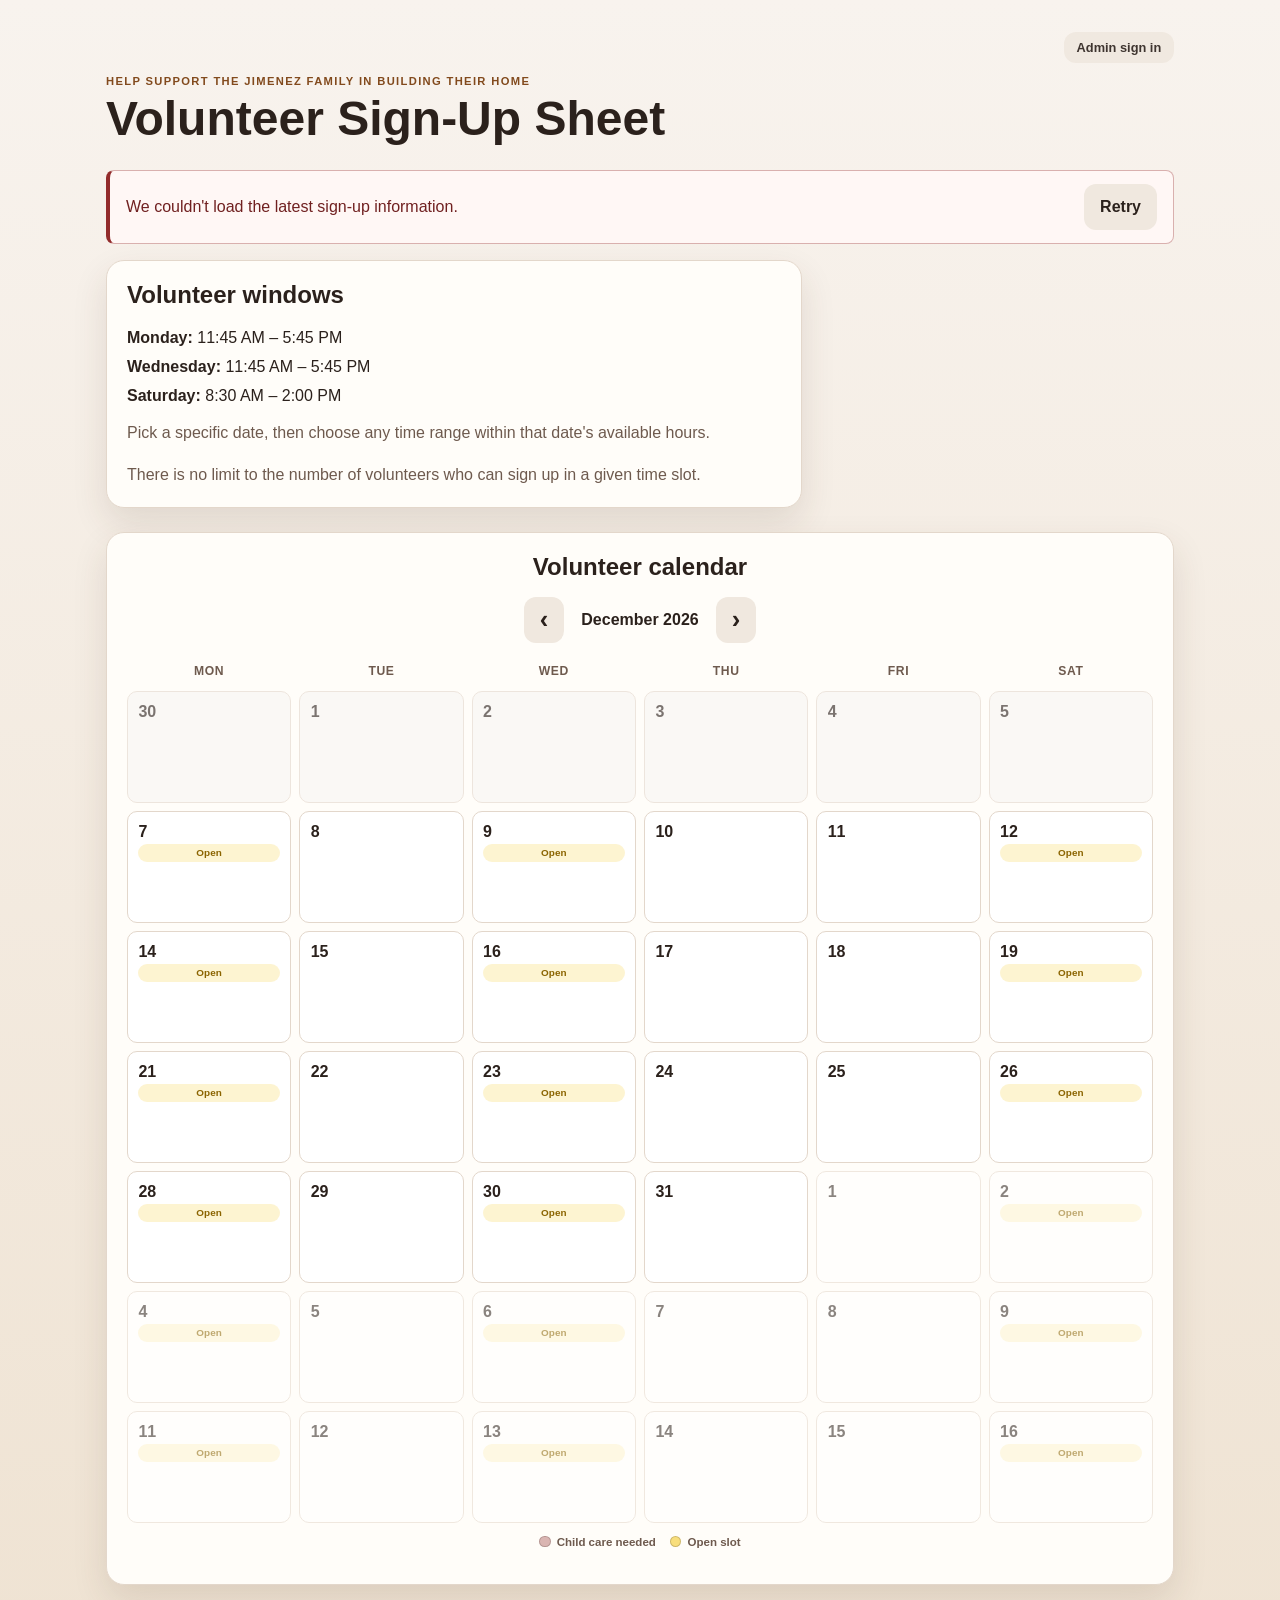
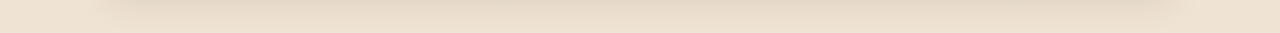
==== index.html @ 9c6bec3d "adds favicon for webpages" ====
<!doctype html>
<html lang="en">
  <head>
    <meta charset="UTF-8" />
    <meta name="viewport" content="width=device-width, initial-scale=1.0" />
    <title>House Help Volunteer Sign-Up</title>
    <link rel="icon" type="image/svg+xml" href="favicon.svg" />
    <link rel="stylesheet" href="styles.css" />
  </head>
  <body>
    <div
      id="app-toast"
      class="app-toast"
      role="status"
      aria-live="polite"
      aria-atomic="true"
      hidden
    >
      <span id="app-toast-message"></span>
      <button
        id="dismiss-toast"
        class="toast-dismiss"
        type="button"
        aria-label="Dismiss notification"
      >
        &times;
      </button>
    </div>
    <div class="page-shell">
      <header class="topbar">
        <div class="top-actions">
          <button
            id="show-admin"
            class="secondary admin-trigger"
            type="button"
            aria-label="Admin sign in"
          >
            Admin sign in
          </button>
          <button id="logout-admin" class="secondary hidden" type="button">
            Log out
          </button>
        </div>

        <div>
          <p class="eyebrow">
            Help support the Jimenez family in building their home
          </p>
          <h1>Volunteer Sign-Up Sheet</h1>
        </div>
      </header>

      <div id="server-load-error" class="load-error" role="alert" hidden>
        <p>We couldn't load the latest sign-up information.</p>
        <button id="retry-server-load" class="secondary" type="button">
          Retry
        </button>
      </div>

      <section
        id="admin-panel"
        class="panel admin-panel hidden"
        aria-live="polite"
      >
        <div id="admin-login-box">
          <h2>Admin access</h2>
          <div class="field-row compact">
            <label>
              Password
              <input
                id="admin-password"
                type="password"
                placeholder="Enter admin password"
              />
            </label>
          </div>
          <button id="admin-login" type="button">Unlock admin view</button>
        </div>
      </section>

      <div id="calendar-page">
        <main class="layout">
          <aside class="panel schedule-panel">
            <h2>Volunteer windows</h2>
            <ul class="schedule-list">
              <li><strong>Monday:</strong> 11:45 AM – 5:45 PM</li>
              <li><strong>Wednesday:</strong> 11:45 AM – 5:45 PM</li>
              <li><strong>Saturday:</strong> 8:30 AM – 2:00 PM</li>
            </ul>
            <p class="helper-text">
              Pick a specific date, then choose any time range within that
              date's available hours.
            </p>
            <br />
            <p class="helper-text">
              There is no limit to the number of volunteers who can sign up in a
              given time slot.
            </p>
          </aside>
        </main>

        <section class="panel calendar-panel">
          <div class="entries-header calendar-header">
            <h2>Volunteer calendar</h2>
            <div class="calendar-nav" aria-label="Choose month">
              <button
                id="previous-month"
                class="secondary icon-button"
                type="button"
                aria-label="Previous month"
              >
                &lsaquo;
              </button>
              <strong id="month-label" class="month-label"></strong>
              <button
                id="next-month"
                class="secondary icon-button"
                type="button"
                aria-label="Next month"
              >
                &rsaquo;
              </button>
            </div>
          </div>

          <div class="calendar-weekdays" aria-hidden="true">
            <span>Mon</span>
            <span>Tue</span>
            <span>Wed</span>
            <span>Thu</span>
            <span>Fri</span>
            <span>Sat</span>
          </div>
          <div
            id="calendar-grid"
            class="calendar-grid"
            aria-live="polite"
          ></div>
          <div class="calendar-legend" aria-label="Calendar legend">
            <span class="legend-item">
              <span class="legend-swatch childcare"></span>
              Child care needed
            </span>
            <span class="legend-item">
              <span class="legend-swatch open"></span>
              Open slot
            </span>
          </div>
          <dialog id="day-details-dialog" aria-label="Day details">
            <form method="dialog" class="day-details-close">
              <button
                type="submit"
                class="secondary icon-button"
                aria-label="Close day details"
                title="Close day details"
                autofocus
              >
                &times;
              </button>
            </form>
            <div id="date-detail" class="date-detail"></div>
          </dialog>
        </section>
      </div>

      <section
        id="admin-content"
        class="panel admin-panel hidden"
        aria-live="polite"
      >
        <div class="entries-header">
          <h2>Volunteer details</h2>
        </div>
        <div id="admin-entries" class="admin-table-wrap"></div>
      </section>

      <section
        id="signup-page"
        class="panel signup-page hidden"
        aria-live="polite"
      >
        <div class="signup-header">
          <button id="back-to-calendar" class="secondary" type="button">
            ← Back
          </button>
          <h2>Sign up to help</h2>
        </div>

        <form id="signup-form">
          <div class="field-row">
            <label>
              Name
              <input
                id="name"
                name="name"
                type="text"
                placeholder="Your name"
                required
              />
            </label>
          </div>

          <div class="field-row">
            <label>
              Help type
              <select id="signup-type" name="signup-type">
                <option value="general">Housebuilding help</option>
                <option value="childcare">Child care support</option>
              </select>
            </label>
          </div>

          <div class="field-row two-up">
            <label>
              Volunteer date
              <input id="date" name="date" type="text" required readonly />
            </label>

            <label>
              Phone or email
              <input
                id="contact"
                name="contact"
                type="text"
                placeholder="Phone or email"
                required
              />
            </label>
          </div>

          <div class="field-row two-up">
            <label>
              Start time
              <select id="start-time" name="start-time" required></select>
            </label>

            <label>
              End time
              <select id="end-time" name="end-time" required></select>
            </label>
          </div>

          <div class="field-row">
            <label>
              Notes
              <textarea id="notes" name="notes" rows="3"></textarea>
            </label>
          </div>

          <button type="submit">Add volunteer slot</button>
        </form>
      </section>
    </div>

    <script src="script.js"></script>
  </body>
</html>
---- styles.css ----
:root {
  --bg: #f7f0e7;
  --panel: #fffdf9;
  --panel-strong: #f0e8df;
  --ink: #2b211c;
  --muted: #6e5a4e;
  --accent: #b8662d;
  --accent-dark: #824a1d;
  --line: #e3d7cb;
  --shadow: 0 15px 35px rgba(73, 48, 34, 0.12);
  --success: #2d6a4f;
  --success-soft: rgba(45, 106, 79, 0.08);
}

* {
  box-sizing: border-box;
}

html,
body {
  margin: 0;
  width: 100%;
  max-width: 100%;
  overflow-x: hidden;
  font-family: "Segoe UI", Tahoma, Geneva, Verdana, sans-serif;
  background: linear-gradient(180deg, #f8f3ee 0%, #efe3d3 100%);
  color: var(--ink);
}

button,
input,
select,
textarea {
  font: inherit;
  max-width: 100%;
}

.hidden {
  display: none !important;
}

.app-toast {
  position: fixed;
  z-index: 1000;
  top: max(1rem, env(safe-area-inset-top));
  left: 50%;
  display: flex;
  align-items: center;
  justify-content: space-between;
  gap: 1rem;
  width: min(34rem, calc(100% - 2rem));
  padding: 0.85rem 0.9rem;
  transform: translateX(-50%);
  border: 1px solid var(--line);
  border-left: 4px solid var(--success);
  border-radius: 8px;
  background: var(--panel);
  box-shadow: var(--shadow);
  color: var(--ink);
  font-weight: 600;
}

.app-toast[hidden] {
  display: none;
}

.load-error {
  display: flex;
  align-items: center;
  justify-content: space-between;
  gap: 1rem;
  margin-bottom: 1rem;
  padding: 0.8rem 1rem;
  border: 1px solid rgba(146, 43, 43, 0.35);
  border-left: 4px solid #922b2b;
  border-radius: 8px;
  background: #fff7f5;
}

.load-error[hidden] {
  display: none;
}

.load-error p {
  margin: 0;
  color: #702020;
}

.app-toast.error {
  border-left-color: #922b2b;
}

.toast-dismiss {
  flex: 0 0 2rem;
  width: 2rem;
  min-height: 2rem;
  padding: 0;
  background: transparent;
  color: var(--muted);
}

.page-shell {
  width: 100%;
  max-width: 1100px;
  margin: 0 auto;
  padding: 1rem 0.75rem 2.5rem;
  min-width: 0;
}

.topbar {
  display: flex;
  flex-direction: column;
  justify-content: flex-start;
  align-items: stretch;
  gap: 0.75rem;
  margin-bottom: 1rem;
}

.top-actions {
  display: flex;
  gap: 0.5rem;
  flex-wrap: wrap;
  justify-content: flex-end;
  align-self: flex-end;
}

.admin-trigger {
  padding: 0.5rem 0.8rem;
  min-height: 0;
  font-size: 0.8rem;
  opacity: 0.9;
}

.eyebrow {
  margin: 0 0 0.25rem;
  color: var(--accent-dark);
  text-transform: uppercase;
  letter-spacing: 0.12em;
  font-weight: 700;
  font-size: 0.7rem;
}

h1,
h2,
p {
  margin-top: 0;
}

h1 {
  font-size: clamp(2rem, 5vw, 3rem);
  margin-bottom: 0;
}

.layout {
  display: grid;
  grid-template-columns: 1fr;
  gap: 1rem;
}

.panel {
  width: 100%;
  max-width: 100%;
  min-width: 0;
  background: rgba(255, 255, 255, 0.65);
  border: 1px solid var(--line);
  border-radius: 18px;
  box-shadow: var(--shadow);
  padding: 1.25rem;
  backdrop-filter: blur(2px);
}

.schedule-panel,
.calendar-panel,
.admin-panel,
.signup-page {
  background: var(--panel);
}

.signup-page {
  padding: 1.25rem;
  transition: opacity 0.2s ease;
}

.signup-header {
  display: flex;
  align-items: center;
  gap: 0.75rem;
  margin-bottom: 1rem;
}

.signup-header h2 {
  margin: 0;
}

.field-row {
  margin-bottom: 1rem;
}

.compact {
  margin-bottom: 0.8rem;
}

.two-up {
  display: grid;
  grid-template-columns: 1fr;
  gap: 0.85rem;
}

label {
  display: block;
  font-size: 0.95rem;
  font-weight: 600;
  color: var(--muted);
}

input,
select,
textarea {
  width: 100%;
  margin-top: 0.45rem;
  border: 1px solid var(--line);
  border-radius: 12px;
  background: #fff;
  color: var(--ink);
  padding: 0.8rem 0.9rem;
  transition:
    border-color 0.2s ease,
    box-shadow 0.2s ease;
}

input:focus,
select:focus,
textarea:focus {
  border-color: var(--accent);
  box-shadow: 0 0 0 4px rgba(184, 102, 45, 0.1);
  outline: none;
}

textarea {
  resize: vertical;
}

button {
  border: none;
  border-radius: 12px;
  padding: 0.85rem 1rem;
  font-weight: 700;
  cursor: pointer;
  transition:
    transform 0.15s ease,
    filter 0.15s ease;
  min-height: 46px;
}

button:hover {
  transform: translateY(-1px);
  filter: brightness(1.02);
}

button[type="submit"] {
  background: var(--accent);
  color: #fff;
  width: 100%;
}

.secondary {
  background: var(--panel-strong);
  color: var(--ink);
}

.schedule-list {
  list-style: none;
  margin: 0 0 1rem;
  padding: 0;
  display: grid;
  gap: 0.7rem;
  color: var(--ink);
}

.helper-text,
.detail-text {
  margin: 0;
  color: var(--muted);
  line-height: 1.5;
}

.admin-panel {
  margin-bottom: 1.5rem;
}

.admin-table-wrap {
  overflow-x: auto;
}

.admin-table {
  width: 100%;
  border-collapse: collapse;
  background: #fff;
  border-radius: 12px;
  overflow: hidden;
}

.admin-table th,
.admin-table td {
  padding: 0.8rem 0.75rem;
  border-bottom: 1px solid var(--line);
  text-align: left;
  vertical-align: top;
}

.admin-table th {
  background: #f9f2ea;
  color: var(--ink);
}

.delete-entry {
  background: rgba(186, 45, 45, 0.08);
  color: #9e2c2c;
  border: 1px solid rgba(186, 45, 45, 0.2);
  border-radius: 10px;
  padding: 0.45rem 0.6rem;
  min-height: 0;
  min-width: 2.5rem;
  font-size: 1.15rem;
  line-height: 1;
}

.calendar-panel {
  margin-top: 1.5rem;
}

.calendar-header {
  display: flex;
  flex-direction: column;
  align-items: center;
  justify-content: center;
  gap: 0.6rem;
  margin-bottom: 1rem;
  text-align: center;
}

.calendar-header h2 {
  margin: 0;
}

.calendar-nav {
  display: flex;
  align-items: center;
  justify-content: center;
  gap: 0.75rem;
  width: 100%;
}

.icon-button {
  width: 2.5rem;
  min-width: 2.5rem;
  height: 2.5rem;
  padding: 0;
  display: inline-flex;
  align-items: center;
  justify-content: center;
  font-size: 1.6rem;
  line-height: 1;
}

.month-label {
  min-width: 8rem;
  text-align: center;
  font-size: 1rem;
  color: var(--ink);
}

.calendar-weekdays {
  display: grid;
  grid-template-columns: repeat(6, minmax(0, 1fr));
  gap: 0.35rem;
  margin-bottom: 0.5rem;
  width: 100%;
  color: var(--muted);
  font-size: 0.72rem;
  font-weight: 700;
  text-transform: uppercase;
  letter-spacing: 0.05em;
}

.calendar-weekday {
  display: flex;
  justify-content: center;
  align-items: center;
  min-height: 1.5rem;
}

.calendar-grid {
  display: grid;
  grid-template-columns: repeat(6, minmax(0, 1fr));
  gap: 0.35rem;
  margin-bottom: 1rem;
  width: 100%;
  min-width: 0;
}

.calendar-day {
  display: flex;
  flex-direction: column;
  justify-content: flex-start;
  align-items: flex-start;
  min-height: 110px;
  min-width: 0;
  width: 100%;
  padding: 0.45rem 0.32rem;
  border: 1px solid var(--line);
  border-radius: 10px;
  background: #fff;
  color: var(--ink);
  text-align: left;
  transition:
    border-color 0.2s ease,
    transform 0.15s ease;
}

.calendar-day:hover {
  border-color: var(--accent);
  transform: translateY(-1px);
}

.calendar-day.muted {
  opacity: 0.55;
}

.calendar-day.selected {
  border-color: var(--accent);
  background: rgba(184, 102, 45, 0.04);
}

.calendar-day.disabled {
  opacity: 0.62;
  cursor: default;
  background: #f7f5f3;
}

.calendar-day:disabled {
  cursor: default;
  opacity: 0.62;
}

.day-number {
  font-weight: 700;
  font-size: 0.92rem;
}

.day-badges {
  display: flex;
  flex-direction: column;
  gap: 0.18rem;
  width: 100%;
  margin-top: 0.2rem;
  min-width: 0;
}

.day-count {
  display: block;
  width: 100%;
  max-width: 100%;
  font-size: 0.54rem;
  line-height: 1.2;
  border-radius: 999px;
  padding: 0.18rem 0.28rem;
  white-space: normal;
  overflow-wrap: anywhere;
  word-break: break-word;
  text-align: center;
  letter-spacing: 0.01em;
}

.day-count.volunteer {
  color: var(--success);
  background: var(--success-soft);
}

.day-count.childcare {
  color: #922b2b;
  background: rgba(146, 43, 43, 0.1);
}

.day-count.open {
  color: #8b6400;
  background: rgba(241, 192, 0, 0.18);
}

.calendar-legend {
  display: flex;
  flex-wrap: wrap;
  gap: 0.65rem 0.9rem;
  align-items: center;
  justify-content: center;
  margin-top: -0.2rem;
  margin-bottom: 1rem;
  color: var(--muted);
  font-size: 0.72rem;
  font-weight: 600;
}

.legend-item {
  display: inline-flex;
  align-items: center;
  gap: 0.38rem;
}

.legend-swatch {
  width: 0.7rem;
  height: 0.7rem;
  border-radius: 50%;
  display: inline-block;
  border: 1px solid rgba(43, 33, 28, 0.2);
}

.legend-swatch.volunteer {
  background: var(--success-soft);
}

.legend-swatch.childcare {
  background: rgba(146, 43, 43, 0.34);
}

.legend-swatch.open {
  background: rgba(241, 192, 0, 0.5);
}

#day-details-dialog {
  position: fixed;
  inset: 0;
  margin: auto;
  transform: translateY(-5dvh);
  width: calc(100% - 1rem);
  max-width: 36rem;
  max-height: 85dvh;
  overflow-y: auto;
  overscroll-behavior: contain;
  border: 1px solid var(--line);
  border-radius: 8px;
  padding: 0;
  background: #fffdf9;
}

#day-details-dialog::backdrop {
  background: rgba(0, 0, 0, 0.4);
}

body:has(#day-details-dialog[open]) {
  overflow: hidden;
}

.day-details-close {
  display: flex;
  justify-content: flex-end;
  padding: 0.5rem 0.5rem 0;
  margin: 0;
}

.day-details-close button {
  width: 46px;
  height: 46px;
  padding: 0;
  background: var(--panel-strong);
  color: var(--ink);
}

#day-details-dialog .care-need-row,
#day-details-dialog .slot-summary {
  border: 0;
  border-radius: 0;
  background: transparent;
  padding: 0;
}

#day-details-dialog .care-need-row {
  flex-wrap: wrap;
}

#day-details-dialog .care-need-row + .care-need-row {
  margin-top: 0.75rem;
}

#day-details-dialog .volunteer-day-button {
  width: auto;
  margin-top: 0;
  flex-shrink: 0;
}

#day-details-dialog .date-detail {
  border: 0;
  border-radius: 0;
}

.date-detail {
  border: 1px solid var(--line);
  border-radius: 12px;
  background: linear-gradient(180deg, #fff8f2 0%, #fffdf9 100%);
  padding: 1rem;
}

.volunteer-day-button {
  width: 100%;
  margin-top: 1rem;
}

.date-detail h3 {
  margin-bottom: 0.8rem;
}

.admin-detail-list {
  display: grid;
  gap: 0.75rem;
}

.admin-no-volunteers {
  margin: 0;
  padding: 0.75rem 0.9rem;
  border-left: 3px solid var(--muted);
  border-radius: 4px;
  background: var(--panel-strong);
  font-weight: 600;
}

.admin-day-care .admin-childcare-form {
  margin-top: 1rem;
}

.admin-day-care .admin-care-notes {
  margin-bottom: 1rem;
}

.admin-detail-row {
  display: flex;
  justify-content: space-between;
  gap: 0.75rem;
  align-items: center;
  border: 1px solid var(--line);
  border-radius: 12px;
  background: rgba(255, 255, 255, 0.72);
  padding: 0.75rem 0.8rem;
}

.admin-detail-row strong {
  display: block;
  margin-bottom: 0.2rem;
}

.admin-delete-entry {
  flex-shrink: 0;
}

.admin-pagination {
  display: flex;
  justify-content: center;
  flex-wrap: wrap;
  gap: 0.5rem;
  margin-top: 1rem;
}

.admin-page-button {
  min-width: 2.25rem;
  min-height: 2.25rem;
  padding: 0.35rem 0.7rem;
  border: 1px solid var(--line);
  background: #fff;
}

.admin-page-button.active {
  background: var(--accent);
  border-color: var(--accent);
  color: #fff;
}

.slot-summary {
  display: grid;
  gap: 0.6rem;
  border: 1px solid var(--line);
  border-radius: 12px;
  background: rgba(255, 255, 255, 0.7);
  padding: 0.8rem 0.9rem;
}

.slot-row {
  display: flex;
  flex-direction: column;
  align-items: flex-start;
  gap: 0.2rem;
  border-top: 1px solid var(--line);
  padding-top: 0.6rem;
  word-break: break-word;
}

.slot-row:first-child {
  border-top: none;
  padding-top: 0;
}

.current-volunteers {
  margin-top: 1.25rem;
  padding-top: 1rem;
  border-top: 1px solid var(--line);
}

.current-volunteers h4 {
  margin: 0 0 0.25rem;
}

.volunteer-summary-list {
  list-style: none;
  margin: 0;
  padding: 0;
}

.volunteer-summary-row {
  display: grid;
  grid-template-columns: minmax(0, 1fr) auto;
  align-items: center;
  gap: 1rem;
  padding: 0.85rem 0;
}

.volunteer-summary-row + .volunteer-summary-row {
  border-top: 1px solid var(--line);
}

.volunteer-shift strong,
.volunteer-shift span,
.volunteer-total strong,
.volunteer-total span {
  display: block;
}

.volunteer-shift {
  min-width: 0;
  overflow-wrap: anywhere;
  font-size: 0.9rem;
}

.volunteer-shift span {
  margin-top: 0.25rem;
  color: var(--muted);
  font-size: 0.85rem;
  line-height: 1.5;
}

.volunteer-total {
  text-align: right;
}

.volunteer-total strong {
  color: var(--success);
  font-size: 1.5rem;
  line-height: 1.2;
  font-variant-numeric: tabular-nums;
}

.volunteer-total span {
  color: var(--muted);
  font-size: 0.75rem;
}

.entries-header {
  display: flex;
  justify-content: space-between;
  align-items: center;
  gap: 1rem;
  margin-bottom: 1rem;
}

.admin-childcare-section {
  margin-top: 1.5rem;
  padding-top: 1.25rem;
  border-top: 1px solid var(--line);
}

.admin-childcare-section h3 {
  margin-bottom: 0.75rem;
}

.admin-childcare-form {
  margin-bottom: 1rem;
}

.childcare-list {
  display: grid;
  gap: 0.75rem;
}

.care-row,
.care-need-row {
  display: flex;
  justify-content: space-between;
  align-items: center;
  gap: 0.75rem;
  border: 1px solid var(--line);
  border-radius: 12px;
  background: rgba(255, 255, 255, 0.7);
  padding: 0.8rem 0.9rem;
}

.care-detail-block {
  margin-top: 1rem;
  border: 1px solid var(--line);
  border-radius: 12px;
  background: rgba(255, 255, 255, 0.7);
  padding: 0.8rem 0.9rem;
}

.care-detail-block h4 {
  margin: 0 0 0.6rem;
}

.childcare-volunteer-button {
  flex-shrink: 0;
}

.empty-state {
  border: 1px dashed var(--line);
  border-radius: 12px;
  padding: 1.25rem;
  text-align: center;
  color: var(--muted);
  background: rgba(184, 102, 45, 0.03);
}

@media (min-width: 768px) {
  #day-details-dialog {
    inset: 0;
    margin: auto;
  }

  .page-shell {
    padding: 2rem 1rem 3rem;
  }

  .topbar {
    flex-direction: column;
    justify-content: flex-start;
    align-items: flex-end;
    margin-bottom: 1.5rem;
  }

  .topbar > div:last-child {
    width: 100%;
  }

  .layout {
    grid-template-columns: 2fr 1fr;
    gap: 1.5rem;
  }

  .two-up {
    grid-template-columns: repeat(2, minmax(200px, 1fr));
    gap: 1rem;
  }

  .calendar-weekdays {
    gap: 0.5rem;
    font-size: 0.76rem;
  }

  .calendar-grid {
    gap: 0.5rem;
  }

  .calendar-day {
    min-height: 112px;
    padding: 0.7rem 0.65rem;
  }

  .day-number {
    font-size: 1rem;
  }

  .day-count {
    font-size: 0.62rem;
  }

  .slot-row {
    flex-direction: row;
    justify-content: space-between;
    align-items: center;
    gap: 1rem;
  }
}
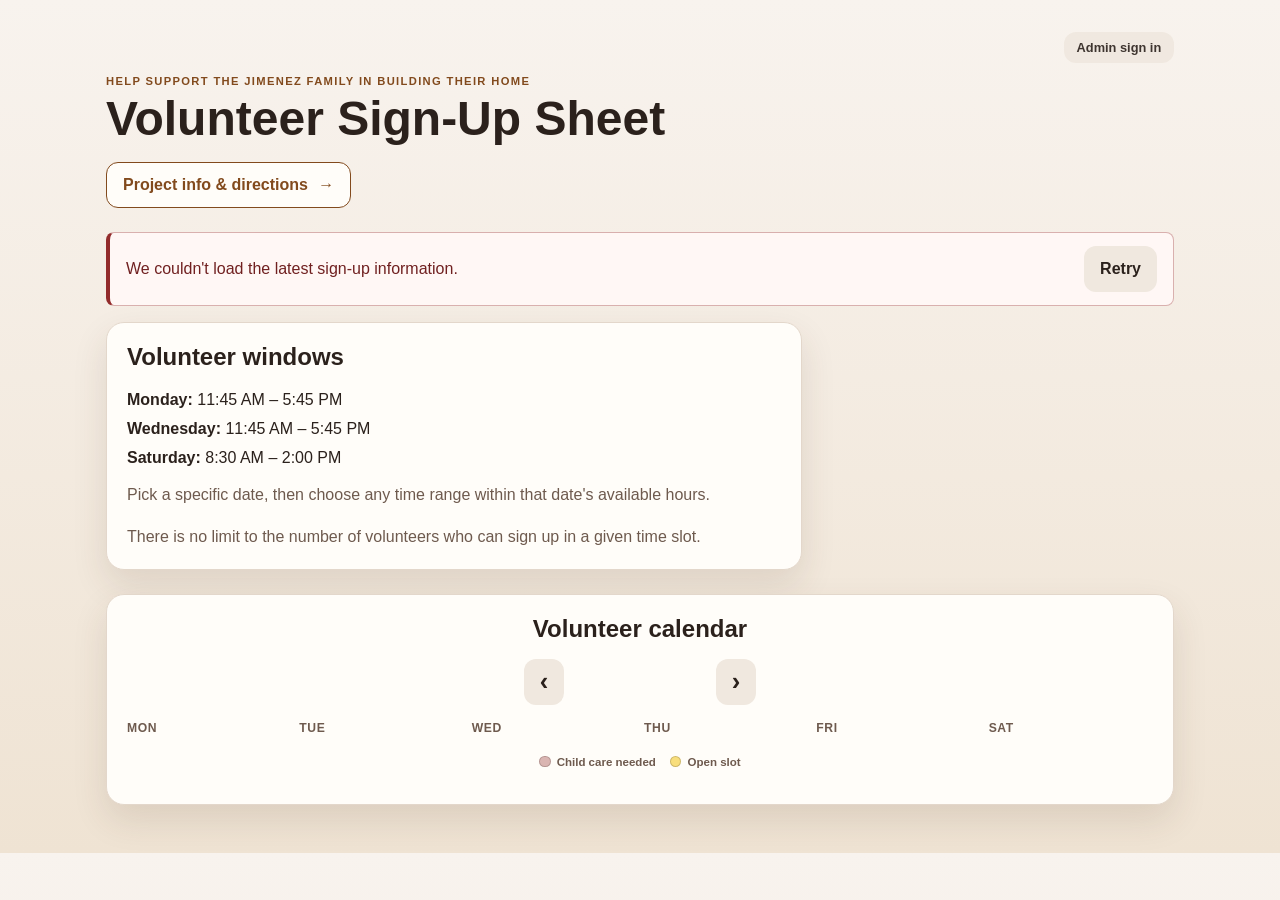
==== commit 914cec15: "fixes vulnerabilities, adds FAQ page" ====
--- a/index.html
+++ b/index.html
@@ -34,6 +34,7 @@
             class="secondary admin-trigger"
             type="button"
             aria-label="Admin sign in"
+            disabled
           >
             Admin sign in
           </button>
@@ -47,9 +48,14 @@
             Help support the Jimenez family in building their home
           </p>
           <h1>Volunteer Sign-Up Sheet</h1>
+          <a class="project-info-link" href="project-info.html">
+            Project info &amp; directions
+            <span aria-hidden="true">&rarr;</span>
+          </a>
         </div>
       </header>
 
+      <p id="app-loading" role="status">Loading sign-up information...</p>
       <div id="server-load-error" class="load-error" role="alert" hidden>
         <p>We couldn't load the latest sign-up information.</p>
         <button id="retry-server-load" class="secondary" type="button">
@@ -78,7 +84,7 @@
         </div>
       </section>
 
-      <div id="calendar-page">
+      <div id="calendar-page" inert>
         <main class="layout">
           <aside class="panel schedule-panel">
             <h2>Volunteer windows</h2>
@@ -176,6 +182,7 @@
 
       <section
         id="signup-page"
+        inert
         class="panel signup-page hidden"
         aria-live="polite"
       >
@@ -192,6 +199,7 @@
               Name
               <input
                 id="name"
+                maxlength="120"
                 name="name"
                 type="text"
                 placeholder="Your name"
@@ -220,6 +228,7 @@
               Phone or email
               <input
                 id="contact"
+                maxlength="254"
                 name="contact"
                 type="text"
                 placeholder="Phone or email"
@@ -231,19 +240,23 @@
           <div class="field-row two-up">
             <label>
               Start time
-              <select id="start-time" name="start-time" required></select>
+              <select id="start-time" name="start-time" required>
+                <option value="" selected disabled>Choose a start time</option>
+              </select>
             </label>
 
             <label>
               End time
-              <select id="end-time" name="end-time" required></select>
+              <select id="end-time" name="end-time" required>
+                <option value="" selected disabled>Choose an end time</option>
+              </select>
             </label>
           </div>
 
           <div class="field-row">
             <label>
               Notes
-              <textarea id="notes" name="notes" rows="3"></textarea>
+              <textarea id="notes" name="notes" rows="3" maxlength="2000"></textarea>
             </label>
           </div>
 
@@ -252,6 +265,6 @@
       </section>
     </div>
 
-    <script src="script.js"></script>
+    <script type="module" src="js/script.js"></script>
   </body>
 </html>
--- a/styles.css
+++ b/styles.css
@@ -131,6 +131,55 @@
   opacity: 0.9;
 }
 
+.secondary-link {
+  display: inline-flex;
+  align-items: center;
+  justify-content: center;
+  min-height: 46px;
+  padding: 0.5rem 0.8rem;
+  border-radius: 12px;
+  color: var(--ink);
+  text-decoration: none;
+  font-weight: 700;
+  transition:
+    transform 0.15s ease,
+    filter 0.15s ease;
+}
+
+.secondary-link:hover {
+  transform: translateY(-1px);
+  filter: brightness(1.02);
+}
+
+.project-info-link {
+  display: inline-flex;
+  align-items: center;
+  gap: 0.65rem;
+  max-width: 100%;
+  min-height: 46px;
+  margin-top: 1rem;
+  padding: 0.65rem 1rem;
+  border: 1px solid var(--accent-dark);
+  border-radius: 12px;
+  background: var(--panel);
+  color: var(--accent-dark);
+  font-weight: 700;
+  text-decoration: none;
+  transition:
+    background-color 0.15s ease,
+    color 0.15s ease;
+}
+
+.project-info-link:hover {
+  background: var(--accent-dark);
+  color: var(--panel);
+}
+
+.project-info-link:focus-visible {
+  outline: 3px solid var(--accent-dark);
+  outline-offset: 3px;
+}
+
 .eyebrow {
   margin: 0 0 0.25rem;
   color: var(--accent-dark);
@@ -190,6 +239,50 @@
 
 .signup-header h2 {
   margin: 0;
+}
+
+.project-info {
+  background: var(--panel);
+  line-height: 1.65;
+}
+
+.project-info section + section {
+  margin-top: 1.5rem;
+  padding-top: 1.5rem;
+  border-top: 1px solid var(--line);
+}
+
+.project-info h2 {
+  margin-bottom: 0.65rem;
+  line-height: 1.3;
+}
+
+.project-info h3 {
+  margin: 1rem 0 0.5rem;
+  font-size: 1rem;
+}
+
+.project-info p,
+.project-tools {
+  max-width: 75ch;
+}
+
+.project-info section > :last-child {
+  margin-bottom: 0;
+}
+
+.project-info a:not(.secondary-link) {
+  color: var(--accent-dark);
+  font-weight: 600;
+}
+
+.project-tools {
+  padding-left: 1.5rem;
+  columns: 2 14rem;
+}
+
+.project-tools li {
+  break-inside: avoid;
 }
 
 .field-row {
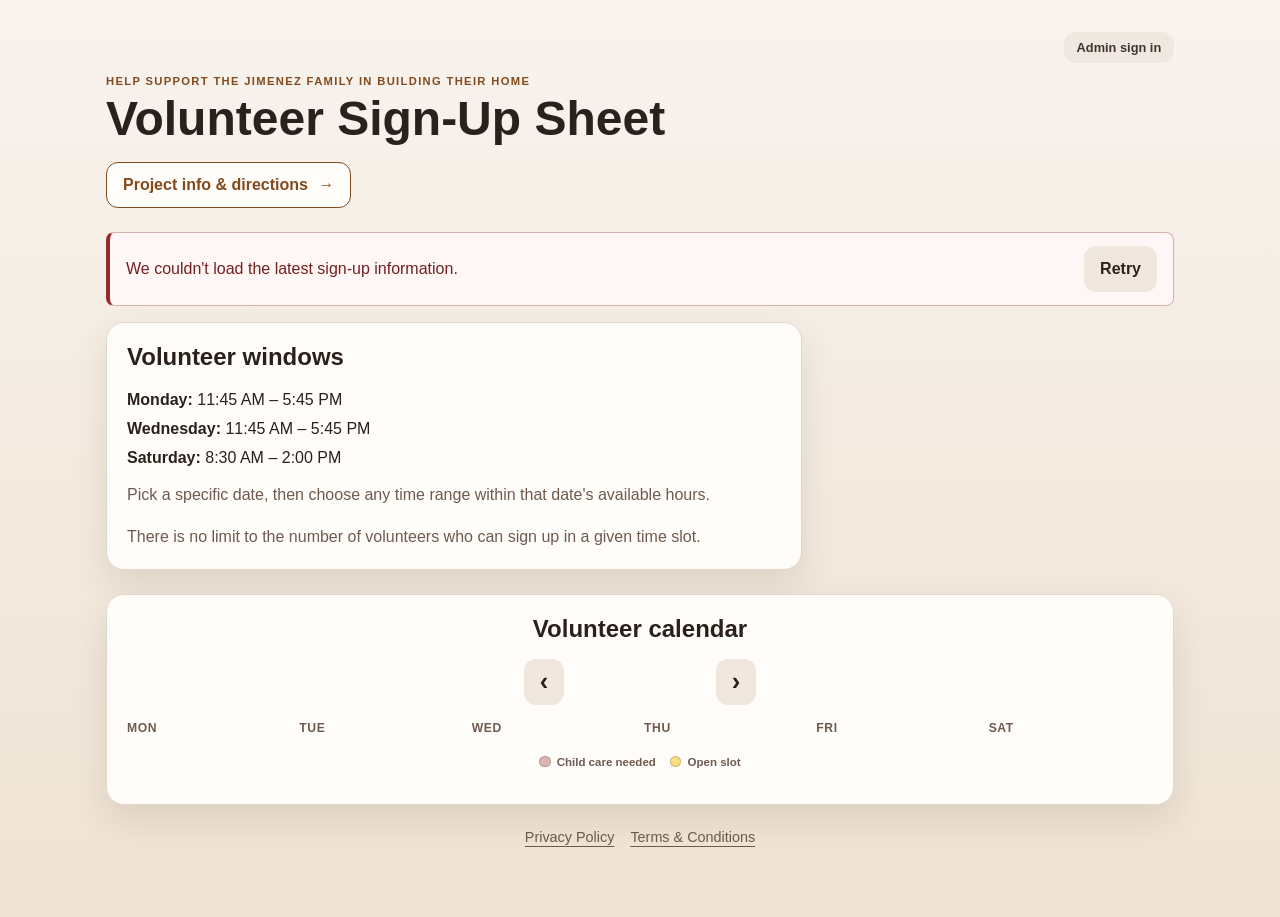
==== commit 68159a4b: "adds twilio integration and scheduled reminders for opted-in individuals" ====
--- a/index.html
+++ b/index.html
@@ -225,16 +225,40 @@
             </label>
 
             <label>
-              Phone or email
+              Phone number (optional)
               <input
                 id="contact"
-                maxlength="254"
+                maxlength="30"
                 name="contact"
-                type="text"
-                placeholder="Phone or email"
-                required
+                type="tel"
+                inputmode="tel"
+                autocomplete="tel-national"
+                placeholder="801-555-1234"
+                pattern="[2-9][0-9]{2}-[2-9][0-9]{2}-[0-9]{4}"
               />
             </label>
+          </div>
+
+          <div id="reminder-option" class="field-row reminder-card" hidden>
+            <label class="reminder-consent">
+              <input
+                id="reminder-opt-in"
+                name="reminder-opt-in"
+                type="checkbox"
+              />
+              <span>
+                <strong class="reminder-title">Text me a reminder the day before my shift.</strong>
+                <span class="reminder-description">By checking this
+                box, I agree to receive one automated text reminder at this
+                number. Message and data rates may apply. Reply STOP to opt out
+                or HELP for help. Consent to receive text messages is optional
+                and is not required to volunteer.</span>
+              </span>
+            </label>
+            <p class="reminder-policy-links">
+              Read our <a href="/privacy">Privacy Policy</a> and
+              <a href="/terms">Terms &amp; Conditions</a>.
+            </p>
           </div>
 
           <div class="field-row two-up">
@@ -256,13 +280,22 @@
           <div class="field-row">
             <label>
               Notes
-              <textarea id="notes" name="notes" rows="3" maxlength="2000"></textarea>
+              <textarea
+                id="notes"
+                name="notes"
+                rows="3"
+                maxlength="2000"
+              ></textarea>
             </label>
           </div>
 
           <button type="submit">Add volunteer slot</button>
         </form>
       </section>
+      <footer class="legal-links">
+        <a href="/privacy">Privacy Policy</a>
+        <a href="/terms">Terms &amp; Conditions</a>
+      </footer>
     </div>
 
     <script type="module" src="js/script.js"></script>
--- a/styles.css
+++ b/styles.css
@@ -299,11 +299,176 @@
   gap: 0.85rem;
 }
 
+.legal-links {
+  display: flex;
+  flex-wrap: wrap;
+  justify-content: center;
+  gap: 1rem;
+  padding: 1.5rem 0;
+}
+
+.legal-links a {
+  color: var(--muted);
+  font-size: 0.9rem;
+  text-underline-offset: 0.25em;
+}
+
+.legal-page {
+  max-width: 860px;
+  padding-top: clamp(1.5rem, 5vw, 4rem);
+}
+
+.legal-header {
+  padding: 0 clamp(0.5rem, 3vw, 2rem) 1rem;
+}
+
+.legal-header h1 {
+  margin: 0.5rem 0 1rem;
+  font-size: clamp(2rem, 5vw, 3rem);
+  line-height: 1.15;
+  letter-spacing: -0.04em;
+}
+
+.legal-nav {
+  display: flex;
+  flex-wrap: wrap;
+  gap: 0.4rem;
+  margin: 0 0 1rem;
+  padding: 0.4rem;
+  border: 1px solid var(--line);
+  border-radius: 16px;
+  background: var(--panel-strong);
+}
+
+.legal-nav a {
+  flex: 1 1 12rem;
+  padding: 0.8rem 1rem;
+  border-radius: 11px;
+  color: var(--muted);
+  text-align: center;
+  text-decoration: none;
+  font-weight: 600;
+}
+
+.legal-nav a[aria-current="page"] {
+  background: var(--panel);
+  color: var(--accent-dark);
+  box-shadow: 0 2px 6px rgba(73, 48, 34, 0.08);
+}
+
+.legal-nav a:hover {
+  color: var(--accent-dark);
+  background: var(--panel);
+}
+
+.legal-document {
+  padding: clamp(1.25rem, 5vw, 3rem);
+  line-height: 1.8;
+}
+
+.legal-document .legal-intro {
+  margin: 0 0 2rem;
+  padding-bottom: 1.5rem;
+  border-bottom: 1px solid var(--line);
+  color: var(--muted);
+  font-size: 1.1rem;
+}
+
+.legal-document h2 {
+  margin: 0 0 0.75rem;
+  font-size: 1.2rem;
+  letter-spacing: -0.02em;
+}
+
+.legal-document section + section {
+  margin-top: 1.75rem;
+  padding-top: 1.75rem;
+}
+
+.legal-document ul {
+  padding-left: 1.3rem;
+}
+
+.legal-document li + li {
+  margin-top: 0.65rem;
+}
+
+.legal-document li::marker {
+  color: var(--accent);
+}
+
+.legal-document section.legal-sms {
+  padding: clamp(1rem, 3vw, 1.5rem);
+  border: 1px solid var(--line);
+  border-left: 4px solid var(--accent);
+  border-radius: 12px;
+  background: var(--panel-strong);
+}
+
+.legal-page a:focus-visible {
+  outline: 3px solid var(--accent);
+  outline-offset: 4px;
+}
+
 label {
   display: block;
   font-size: 0.95rem;
   font-weight: 600;
   color: var(--muted);
+}
+
+.reminder-card {
+  padding: 1.1rem;
+  border: 1px solid var(--line);
+  border-radius: 14px;
+  background: var(--panel);
+}
+
+.reminder-consent {
+  display: flex;
+  align-items: flex-start;
+  gap: 0.85rem;
+  font-weight: 400;
+  cursor: pointer;
+}
+
+.reminder-title {
+  display: block;
+  color: var(--ink);
+  font-size: 0.95rem;
+  line-height: 1.5;
+}
+
+.reminder-description {
+  display: block;
+  margin-top: 0.35rem;
+  font-size: 0.82rem;
+  line-height: 1.65;
+}
+
+.reminder-policy-links {
+  margin: 0.85rem 0 0;
+  padding-top: 0.75rem;
+  border-top: 1px solid var(--line);
+  color: var(--muted);
+  font-size: 0.82rem;
+  line-height: 1.7;
+}
+
+.reminder-policy-links a {
+  color: var(--accent-dark);
+  font-weight: 600;
+  text-decoration-thickness: 1px;
+  text-underline-offset: 0.2em;
+}
+
+.reminder-policy-links a:hover {
+  color: var(--ink);
+}
+
+.reminder-policy-links a:focus-visible {
+  outline: 2px solid var(--accent);
+  outline-offset: 3px;
 }
 
 input,
@@ -327,6 +492,21 @@
   border-color: var(--accent);
   box-shadow: 0 0 0 4px rgba(184, 102, 45, 0.1);
   outline: none;
+}
+
+.reminder-consent input[type="checkbox"] {
+  flex: 0 0 1.2rem;
+  width: 1.2rem;
+  height: 1.2rem;
+  margin: 0.15rem 0 0;
+  padding: 0;
+  accent-color: var(--accent-dark);
+  cursor: pointer;
+}
+
+.reminder-consent input[type="checkbox"]:focus-visible {
+  outline: 2px solid var(--accent-dark);
+  outline-offset: 3px;
 }
 
 textarea {
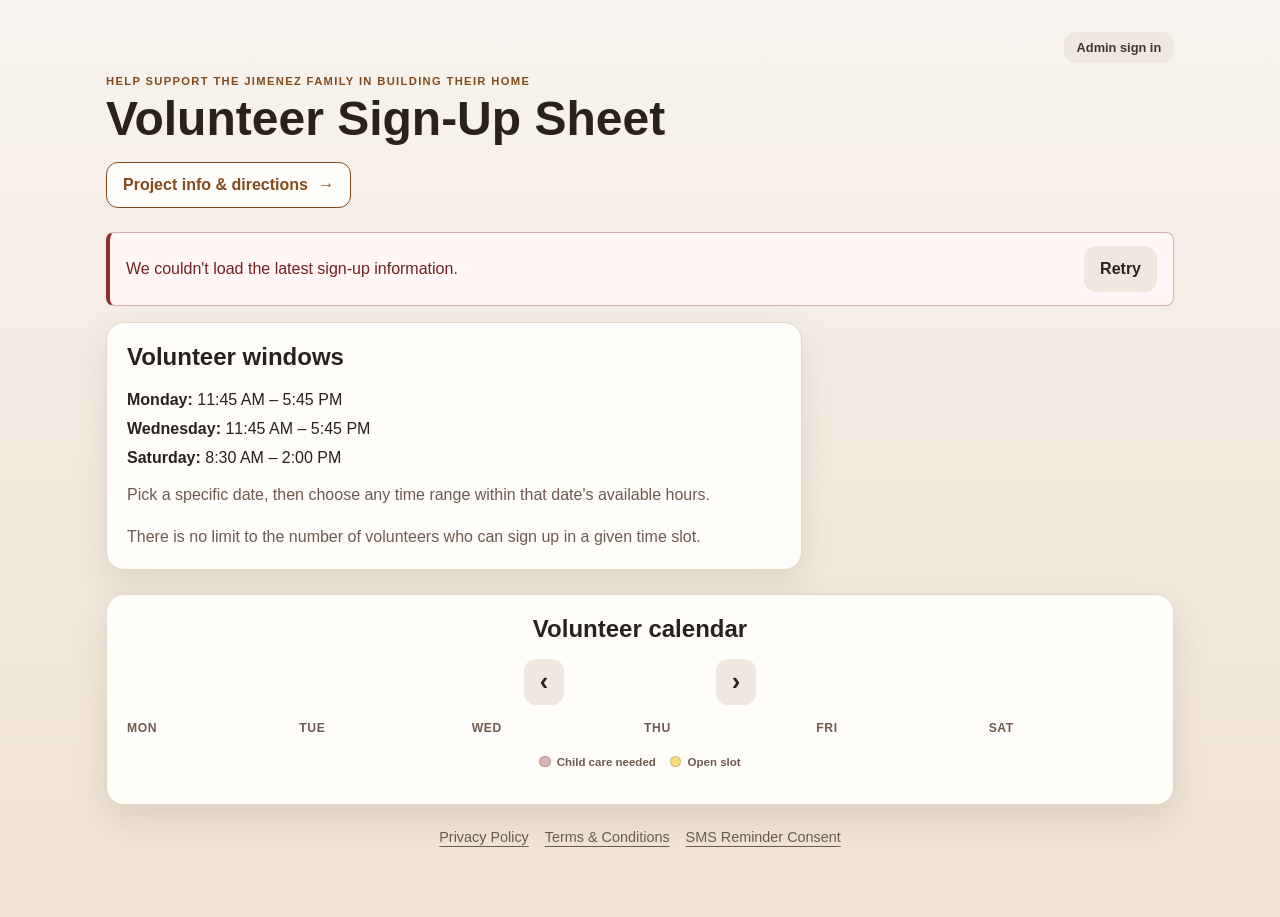
==== commit 41040618: "adds sms reminder consent page" ====
--- a/index.html
+++ b/index.html
@@ -247,12 +247,16 @@
                 type="checkbox"
               />
               <span>
-                <strong class="reminder-title">Text me a reminder the day before my shift.</strong>
-                <span class="reminder-description">By checking this
-                box, I agree to receive one automated text reminder at this
-                number. Message and data rates may apply. Reply STOP to opt out
-                or HELP for help. Consent to receive text messages is optional
-                and is not required to volunteer.</span>
+                <strong class="reminder-title"
+                  >Text me a reminder the day before my shift.</strong
+                >
+                <span class="reminder-description"
+                  >By checking this box, I agree to receive one automated text
+                  reminder at this number. Message frequency may vary. Message
+                  and data rates may apply. Reply STOP to opt out or HELP for
+                  help. Consent to receive text messages is optional and is not
+                  required to volunteer.</span
+                >
               </span>
             </label>
             <p class="reminder-policy-links">
@@ -276,6 +280,12 @@
               </select>
             </label>
           </div>
+
+          <p class="hours-requirement">
+            <strong>Each visit must be at least 3 hours on site to count toward
+            Emily's required hours.</strong> Shorter shifts are welcome, but
+            will not count toward her hours.
+          </p>
 
           <div class="field-row">
             <label>
@@ -295,6 +305,7 @@
       <footer class="legal-links">
         <a href="/privacy">Privacy Policy</a>
         <a href="/terms">Terms &amp; Conditions</a>
+        <a href="/sms-consent">SMS Reminder Consent</a>
       </footer>
     </div>
 
--- a/styles.css
+++ b/styles.css
@@ -410,6 +410,24 @@
   outline-offset: 4px;
 }
 
+.sms-consent-example {
+  margin: 1.5rem 0 0;
+}
+
+.sms-consent-example img {
+  display: block;
+  width: 100%;
+  height: auto;
+  border: 1px solid var(--line);
+  border-radius: 12px;
+}
+
+.sms-consent-example figcaption {
+  margin-top: 0.75rem;
+  color: var(--muted);
+  font-size: 0.9rem;
+}
+
 label {
   display: block;
   font-size: 0.95rem;
@@ -554,6 +572,15 @@
 .detail-text {
   margin: 0;
   color: var(--muted);
+  line-height: 1.5;
+}
+
+.hours-requirement {
+  margin: 1rem 0;
+  padding: 0.8rem 0.9rem;
+  border-left: 4px solid var(--accent);
+  border-radius: 8px;
+  background: var(--panel-strong);
   line-height: 1.5;
 }
 
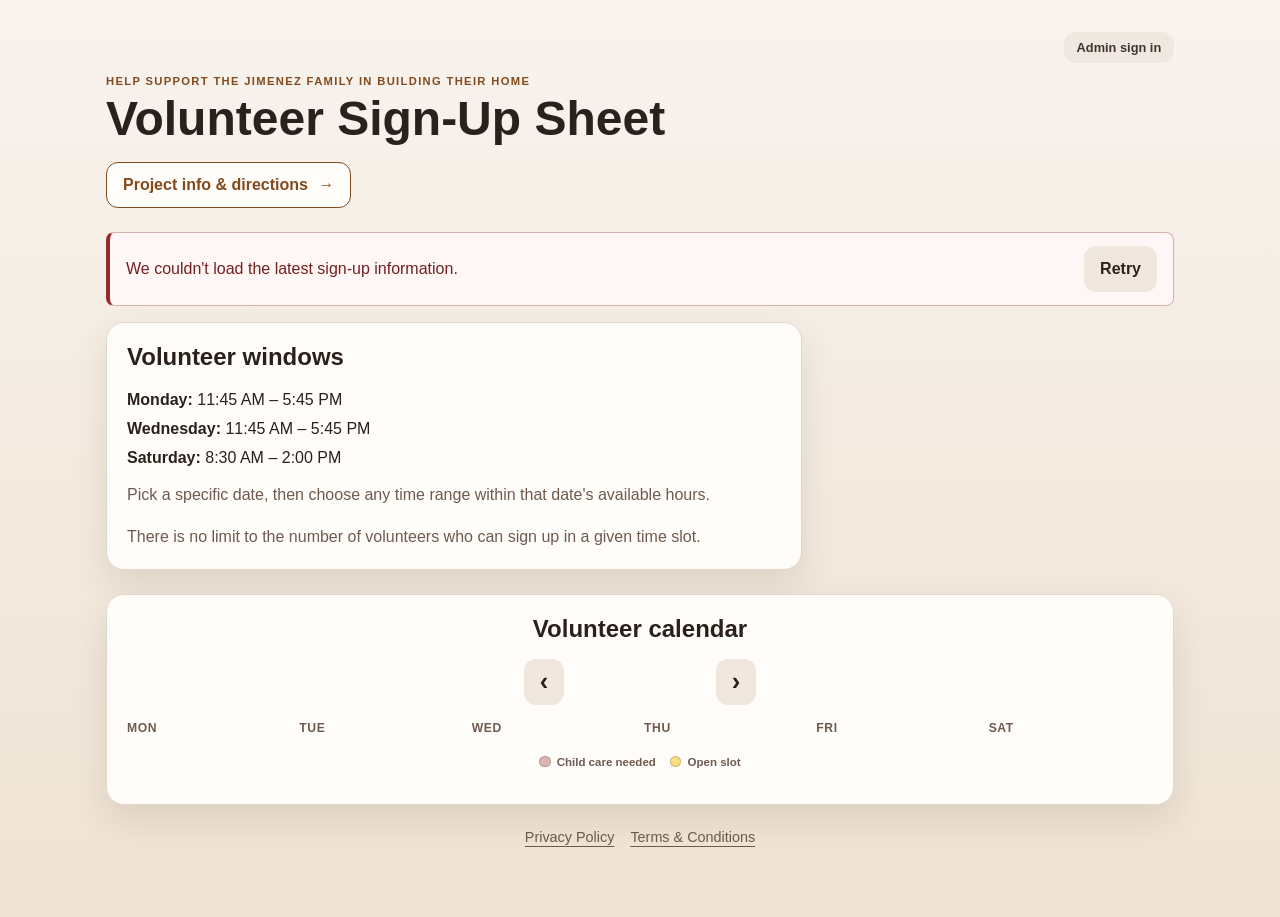
==== commit 76f3854f: "removed temporary sms opt-in page, updated text message wording" ====
--- a/index.html
+++ b/index.html
@@ -239,6 +239,10 @@
             </label>
           </div>
 
+          <p id="admin-reminder-notice" class="helper-text" hidden>
+            Volunteers must sign themselves up to request text reminders.
+            Admin-added signups will not receive text reminders.
+          </p>
           <div id="reminder-option" class="field-row reminder-card" hidden>
             <label class="reminder-consent">
               <input
@@ -305,7 +309,6 @@
       <footer class="legal-links">
         <a href="/privacy">Privacy Policy</a>
         <a href="/terms">Terms &amp; Conditions</a>
-        <a href="/sms-consent">SMS Reminder Consent</a>
       </footer>
     </div>
 
--- a/styles.css
+++ b/styles.css
@@ -410,24 +410,6 @@
   outline-offset: 4px;
 }
 
-.sms-consent-example {
-  margin: 1.5rem 0 0;
-}
-
-.sms-consent-example img {
-  display: block;
-  width: 100%;
-  height: auto;
-  border: 1px solid var(--line);
-  border-radius: 12px;
-}
-
-.sms-consent-example figcaption {
-  margin-top: 0.75rem;
-  color: var(--muted);
-  font-size: 0.9rem;
-}
-
 label {
   display: block;
   font-size: 0.95rem;
